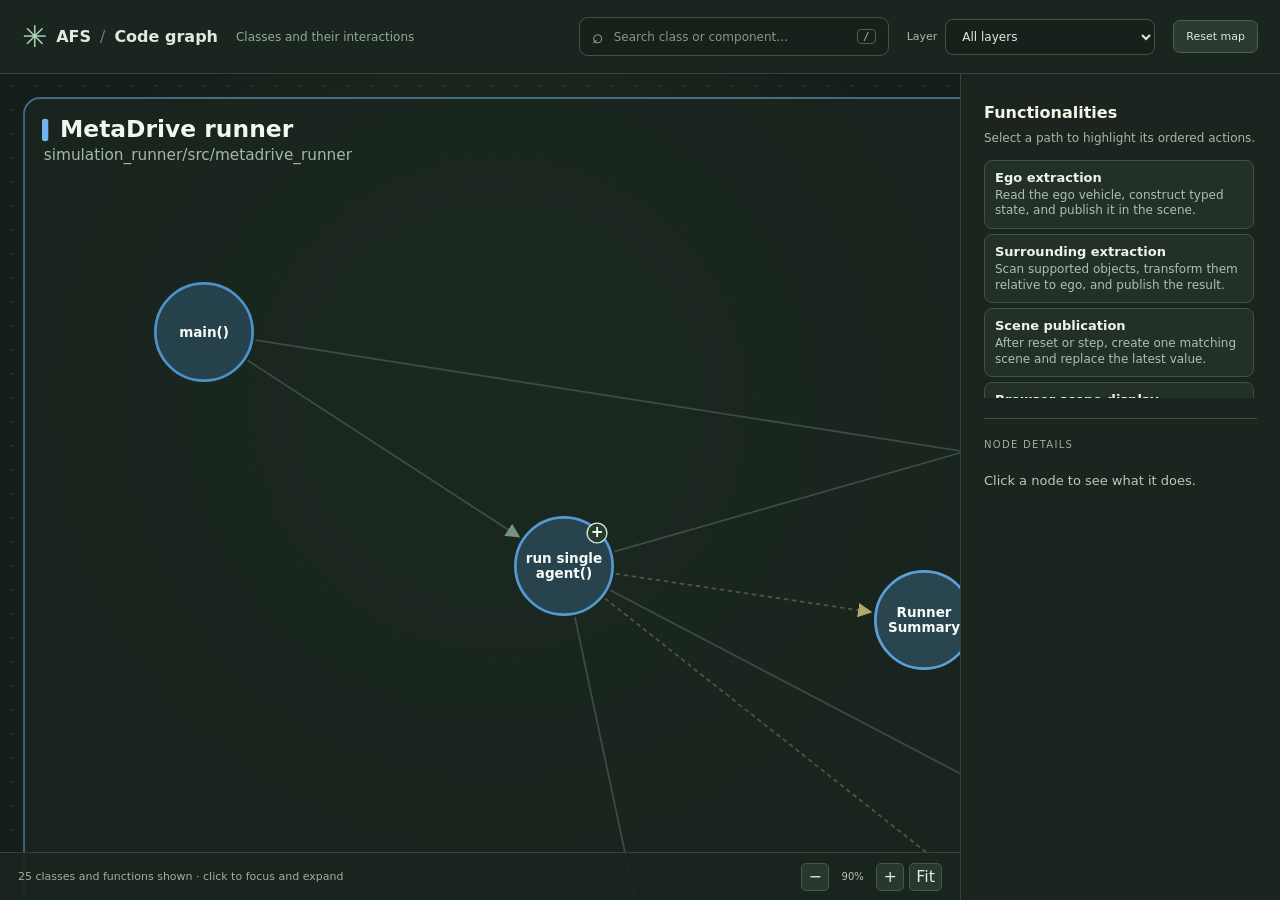
==== tools/system_visualization/index.html @ d99777d9 "feat(tools): add interactive code graph viewer" ====
<!doctype html>
<html lang="en">
  <head>
    <meta charset="utf-8">
    <meta name="viewport" content="width=device-width, initial-scale=1">
    <meta name="color-scheme" content="dark">
    <title>AFS · Code graph</title>
    <link rel="stylesheet" href="styles.css">
    <script defer src="graph-data.js"></script>
    <script defer src="code-index.js"></script>
    <script defer src="functionality-data.js"></script>
    <script defer src="viewer.js"></script>
    <script defer src="functionality-overlay.js"></script>
  </head>
  <body>
    <div id="workspace">
      <header class="topbar">
        <a class="brand" href="../../README.md" title="Repository README"><span class="brand-mark">✳</span> AFS <span class="brand-divider">/</span> Code graph</a>
        <span class="topbar-hint">Classes and their interactions</span>
        <div class="search-wrap">
          <label class="search-box"><span aria-hidden="true">⌕</span><input id="graphSearch" type="search" aria-label="Search class or component name" placeholder="Search class or component…" autocomplete="off"><kbd>/</kbd></label>
        </div>
        <label class="layer-filter">Layer <select id="layerFilter" aria-label="Filter by folder or layer"><option value="all">All layers</option></select></label>
        <button id="resetGraph" class="top-button" type="button">Reset map</button>
      </header>

      <div class="layout">
        <main class="graph-panel">
          <svg id="codeGraph" role="group" aria-label="Interactive class and function graph">
            <defs>
              <marker id="arrowHead" markerWidth="8" markerHeight="8" refX="6" refY="4" orient="auto" markerUnits="strokeWidth"><path d="M 0 0 L 8 4 L 0 8 Z" fill="context-stroke"></path></marker>
              <marker id="flowArrowHead" markerWidth="9" markerHeight="9" refX="7" refY="4.5" orient="auto" markerUnits="strokeWidth"><path d="M 0 0 L 9 4.5 L 0 9 Z" fill="#f9d886"></path></marker>
            </defs>
            <g id="graphViewport">
              <g id="clusterLayer"></g>
              <g id="treeEdges"></g>
              <g id="functionalityEdges"></g>
              <g id="nodeLayer"></g>
              <g id="functionalityBadges"></g>
            </g>
          </svg>
          <footer class="bottom-bar">
            <span id="mapStatus" role="status">Click a circle to focus and expand it.</span>
            <div class="map-controls">
              <button id="zoomOut" type="button" aria-label="Zoom out">−</button>
              <span id="zoomLevel" aria-label="Zoom level">100%</span>
              <button id="zoomIn" type="button" aria-label="Zoom in">+</button>
              <button id="fitGraph" type="button">Fit</button>
            </div>
          </footer>
        </main>
        <aside class="details-panel" aria-label="Functionalities and node description">
          <section class="functionality-panel" aria-labelledby="functionalityHeading">
            <div class="functionality-heading-row">
              <h2 id="functionalityHeading">Functionalities</h2>
              <button id="clearFunctionality" type="button" hidden>Clear</button>
            </div>
            <p class="functionality-hint">Select a path to highlight its ordered actions.</p>
            <div id="functionalityList" class="functionality-list"></div>
            <div id="functionalityDetail" class="functionality-detail" hidden aria-live="polite">
              <h3 id="functionalityTitle"></h3>
              <p id="functionalitySummary"></p>
              <ol id="functionalitySteps"></ol>
            </div>
          </section>
          <section class="node-detail-panel" aria-label="Node description" aria-live="polite">
          <p class="eyebrow">Node details</p>
          <p id="detailEmpty" class="detail-empty">Click a node to see what it does.</p>
          <div id="detailContent" hidden>
            <p id="detailKind" class="detail-kind"></p>
            <h1 id="detailTitle"></h1>
            <p id="detailDescription"></p>
            <div id="detailConnections"></div>
            <div id="detailSources"></div>
          </div>
          </section>
        </aside>
      </div>
      <noscript>Enable JavaScript to explore the class graph.</noscript>
    </div>
  </body>
</html>
---- tools/system_visualization/styles.css ----
:root { color-scheme: dark; font-family: Inter, ui-sans-serif, system-ui, sans-serif; color: #e1e9e2; background: #141a17; }
* { box-sizing: border-box; }
body { margin: 0; }
button, input, select { font: inherit; }
button { color: inherit; cursor: pointer; }
a { color: inherit; text-decoration: none; }
button, a, input, select { outline-offset: 3px; }
[hidden] { display: none !important; }
#workspace { height: 100dvh; min-height: 440px; }
.topbar { min-height: 74px; display: flex; align-items: center; gap: 18px; padding: 9px 22px; border-bottom: 1px solid #35443a; background: #1b2520; }
.brand { display: flex; align-items: center; gap: 9px; flex: none; white-space: nowrap; font-size: 16px; font-weight: 650; }
.brand-mark { font-size: 30px; color: #afd4b5; }
.brand-divider { color: #688273; font-weight: 400; }
.topbar-hint { color: #91a899; font-size: 12px; white-space: nowrap; }
.search-wrap { margin-left: auto; width: min(310px, 28vw); flex: none; }
.search-box { display: flex; align-items: center; gap: 9px; padding: 9px 12px; background: #17201a; border: 1px solid #415247; border-radius: 9px; }
.search-box > span { font-size: 19px; line-height: 1; color: #a6bba9; }
.search-box input { width: 100%; border: 0; outline: 0; background: transparent; color: #e1e9e2; font-size: 12px; }
.search-box input::placeholder { color: #82998a; }
kbd { border: 1px solid #4c6151; border-radius: 4px; padding: 0 5px; color: #9db3a2; font-size: 11px; }
.layer-filter { display: flex; align-items: center; gap: 8px; color: #a8b9ab; font-size: 11px; white-space: nowrap; }
.layer-filter select { max-width: 210px; padding: 9px 12px; border: 1px solid #415247; border-radius: 8px; background: #17201a; color: #e1e9e2; font-size: 12px; }
.top-button { flex: none; border: 1px solid #49614e; border-radius: 7px; padding: 9px 12px; background: #2a3a2e; color: #d8eadb; font-size: 11px; }
.top-button:hover { background: #3a5540; }
.layout { display: grid; grid-template-columns: minmax(0, 1fr) 320px; height: calc(100dvh - 74px); min-height: 366px; }
.graph-panel { position: relative; min-width: 0; min-height: 0; overflow: hidden; background: radial-gradient(ellipse at 52% 40%, #223428 0, #151d18 70%); }
#codeGraph { display: block; width: 100%; height: 100%; touch-action: none; cursor: grab; background-image: radial-gradient(#4f675454 1px, transparent 1px); background-size: 24px 24px; }
#codeGraph:active { cursor: grabbing; }
.cluster-outline { fill: #1a261f; fill-opacity: .8; stroke-opacity: .5; stroke-width: 2; }
.cluster-outline.planned { fill: #242820; stroke-dasharray: 9 7; }
.cluster-name { fill: #eff7ef; font-size: 26px; font-weight: 650; }
.cluster-folder { fill: #a6b8a9; font-size: 17px; }
.cluster-empty { fill: #b6bcb4; font-size: 19px; }
.interaction-edge { stroke: #769187; stroke-width: 2; stroke-opacity: .36; }
.interaction-edge.data { stroke: #b4a76e; stroke-dasharray: 5 4; }
.interaction-edge.member { stroke: #abc5ac; stroke-opacity: .5; stroke-dasharray: 3 4; }
.edge-group.active .interaction-edge { stroke-opacity: .95; stroke-width: 3.5; }
.edge-group.dimmed { opacity: .12; }
.edge-label { fill: #f3e8bf; paint-order: stroke; stroke: #17221c; stroke-width: 5; stroke-linejoin: round; font-size: 15px; font-weight: 600; }
.graph-node { cursor: pointer; outline: none; transition: opacity .18s ease; }
.graph-node.dimmed { opacity: .16; }
.node-circle { fill: color-mix(in srgb, var(--node-color) 28%, #15221a); stroke: var(--node-color); stroke-width: 3; }
.graph-node.child .node-circle { fill: color-mix(in srgb, var(--node-color) 34%, #15221a); stroke-width: 2; }
.graph-node:hover .node-circle, .graph-node:focus-visible .node-circle { fill: color-mix(in srgb, var(--node-color) 47%, #15221a); stroke-width: 4; }
.graph-node.selected .node-circle { stroke: #f3ffcf; stroke-width: 5; }
.node-title { fill: #f7fbf7; font-weight: 650; text-anchor: middle; pointer-events: none; }
.node-toggle-bg { fill: #263b2d; stroke: #d0ead2; stroke-width: 1.5; }
.node-toggle { fill: #f2fff2; font-size: 17px; font-weight: 600; text-anchor: middle; pointer-events: none; }
.details-panel { min-width: 0; overflow: auto; padding: 29px 23px; border-left: 1px solid #35443a; background: #1b241e; }
.eyebrow { margin: 0 0 20px; color: #96b19b; font-size: 10px; letter-spacing: .13em; text-transform: uppercase; }
.detail-empty, #detailDescription { color: #bacbbd; font-size: 13px; line-height: 1.65; }
.detail-kind { margin: 0 0 9px; color: #96b19b; font-size: 12px; }
#detailTitle { margin: 0 0 13px; color: #eff7ef; font-size: 20px; font-weight: 620; overflow-wrap: anywhere; }
#detailDescription { margin: 0; }
.connection-heading { margin: 20px 0 8px; color: #a6c2a8; font-size: 11px; font-weight: 700; text-transform: uppercase; letter-spacing: .08em; }
.connection-list { margin: 0; padding: 0; list-style: none; }
.connection-list li { margin: 6px 0; font-size: 13px; line-height: 1.4; }
.connection-link { padding: 0; border: 0; background: transparent; color: #cfebd0; text-align: left; }
.connection-link:hover { text-decoration: underline; }
.connection-type { color: #91a398; }
#detailSources { margin-top: 20px; padding-top: 13px; border-top: 1px solid #3c5040; }
#detailSources:empty { display: none; }
.source-link { display: inline-block; color: #bce1c1; font-size: 12px; overflow-wrap: anywhere; }
.source-link:hover { color: #fff; text-decoration: underline; }
.bottom-bar { position: absolute; left: 0; right: 0; bottom: 0; display: flex; align-items: center; justify-content: space-between; gap: 12px; min-height: 48px; padding: 7px 18px; border-top: 1px solid #324339; background: #1b251fea; }
#mapStatus { color: #9cb19f; font-size: 11px; }
.map-controls { display: flex; align-items: center; gap: 5px; flex: none; }
.map-controls button { min-width: 28px; height: 28px; border: 1px solid #445a49; border-radius: 5px; background: #28382d; }
.map-controls button:hover { background: #3c5942; }
#zoomLevel { min-width: 37px; text-align: center; color: #b2c6b5; font-size: 10px; }
noscript { display: block; padding: 20px; }
@media (max-width: 1040px) {
  .topbar-hint { display: none; }
  .layout { grid-template-columns: minmax(0, 1fr) 270px; }
  .details-panel { padding: 22px 17px; }
}
@media (max-width: 700px) {
  .topbar { height: auto; min-height: 64px; gap: 9px; padding: 9px 13px; flex-wrap: wrap; }
  .brand { font-size: 14px; }
  .search-wrap { order: 3; width: calc(100% - 154px); margin: 0; }
  .layer-filter { order: 4; width: 145px; }
  .layer-filter select { width: 100%; }
  .layer-filter { font-size: 0; }
  .top-button { margin-left: auto; }
  .layout { display: flex; flex-direction: column; height: calc(100dvh - 110px); min-height: 0; }
  .graph-panel { flex: 1; }
  .details-panel { flex: none; height: 215px; padding: 12px 16px; border-left: 0; border-top: 1px solid #35443a; }
  .eyebrow { margin-bottom: 9px; }
  .bottom-bar { padding: 6px 10px; }
  #mapStatus { display: none; }
  .map-controls { margin-left: auto; }
}
@media (prefers-reduced-motion: reduce) {
  .graph-node { transition: none; }
}

/* Optional ordered functionality overlay. */
.functionality-panel { padding-bottom: 20px; border-bottom: 1px solid #3c5040; }
.functionality-heading-row { display: flex; align-items: center; justify-content: space-between; gap: 12px; }
.functionality-heading-row h2 { margin: 0; color: #f4f5e9; font-size: 16px; font-weight: 680; }
#clearFunctionality { padding: 4px 8px; border: 1px solid #6f6b4e; border-radius: 6px; background: #393b2d; color: #f3dfaa; font-size: 11px; }
#clearFunctionality:hover { background: #555139; }
.functionality-hint { margin: 8px 0 13px; color: #a8b7a8; font-size: 12px; line-height: 1.4; }
.functionality-list { display: grid; gap: 5px; max-height: 238px; overflow: auto; padding-right: 3px; }
.functionality-option { width: 100%; padding: 9px 10px; border: 1px solid #3e5344; border-radius: 8px; background: #223027; text-align: left; }
.functionality-option:hover, .functionality-option:focus-visible { border-color: #b4c991; background: #304334; }
.functionality-option.active { border-color: #f1cd82; background: #48402a; }
.functionality-option strong { display: block; color: #eef4e9; font-size: 13px; font-weight: 650; }
.functionality-option small { display: block; margin-top: 3px; color: #aebfae; font-size: 12px; line-height: 1.3; }
.functionality-detail { margin-top: 16px; }
.functionality-detail h3 { margin: 0 0 6px; color: #f5dfa5; font-size: 14px; }
.functionality-detail > p { margin: 0 0 10px; color: #b8c4b5; font-size: 12px; line-height: 1.5; }
#functionalitySteps { display: grid; gap: 7px; max-height: 285px; margin: 0; padding: 0 3px 0 0; overflow: auto; list-style: none; }
#functionalitySteps li { display: grid; grid-template-columns: 21px minmax(0, 1fr); column-gap: 8px; padding: 6px 4px; border-top: 1px solid #3c4c3c; }
.functionality-step-number { display: grid; place-items: center; width: 21px; height: 21px; border-radius: 50%; background: #dfb66d; color: #1d261d; font-size: 11px; font-weight: 750; }
.functionality-step-jump { padding: 0; border: 0; background: transparent; color: #e9f5da; text-align: left; font-size: 13px; line-height: 1.35; }
.functionality-step-jump:hover { color: #fff; text-decoration: underline; }
.functionality-step-action, .functionality-source { grid-column: 2; font-size: 12px; line-height: 1.4; }
.functionality-step-action { color: #b8c6b3; }
.functionality-source { width: fit-content; margin-top: 4px; color: #e6c982; }
.functionality-source:hover { text-decoration: underline; }
.node-detail-panel { padding-top: 20px; }
#functionalityEdges, #functionalityBadges { pointer-events: none; }
.flow-mode .edge-group { opacity: .09; }
.graph-node.flow-active { opacity: 1; }
.graph-node.flow-active .node-circle { stroke: #ffe2a1; stroke-width: 5; filter: drop-shadow(0 0 10px #f6bc5a); }
.graph-node.flow-muted { opacity: .1; }
.functionality-step-edge { opacity: 0; animation: functionality-appear .01s linear var(--flow-delay) forwards; }
.functionality-path { fill: none; stroke: #f9d886; stroke-width: 5; stroke-linecap: round; stroke-linejoin: round; stroke-dasharray: 100; stroke-dashoffset: 100; animation: functionality-draw .5s ease var(--flow-delay) forwards; }
.functionality-label-bg { fill: #44371f; stroke: #f9d886; stroke-width: 1.5; }
.functionality-label { fill: #fff1c7; font-size: 14px; font-weight: 680; }
.functionality-start rect { fill: #d6a94f; }
.functionality-start text { fill: #1d261d; font-size: 12px; font-weight: 750; }
@keyframes functionality-appear { to { opacity: 1; } }
@keyframes functionality-draw { to { stroke-dashoffset: 0; } }
@media (max-width: 700px) {
  .details-panel { height: 42vh; }
  .functionality-list { max-height: 145px; }
  #functionalitySteps { max-height: 160px; }
}
@media (prefers-reduced-motion: reduce) {
  .functionality-step-edge, .functionality-path { animation: none; opacity: 1; stroke-dashoffset: 0; }
}
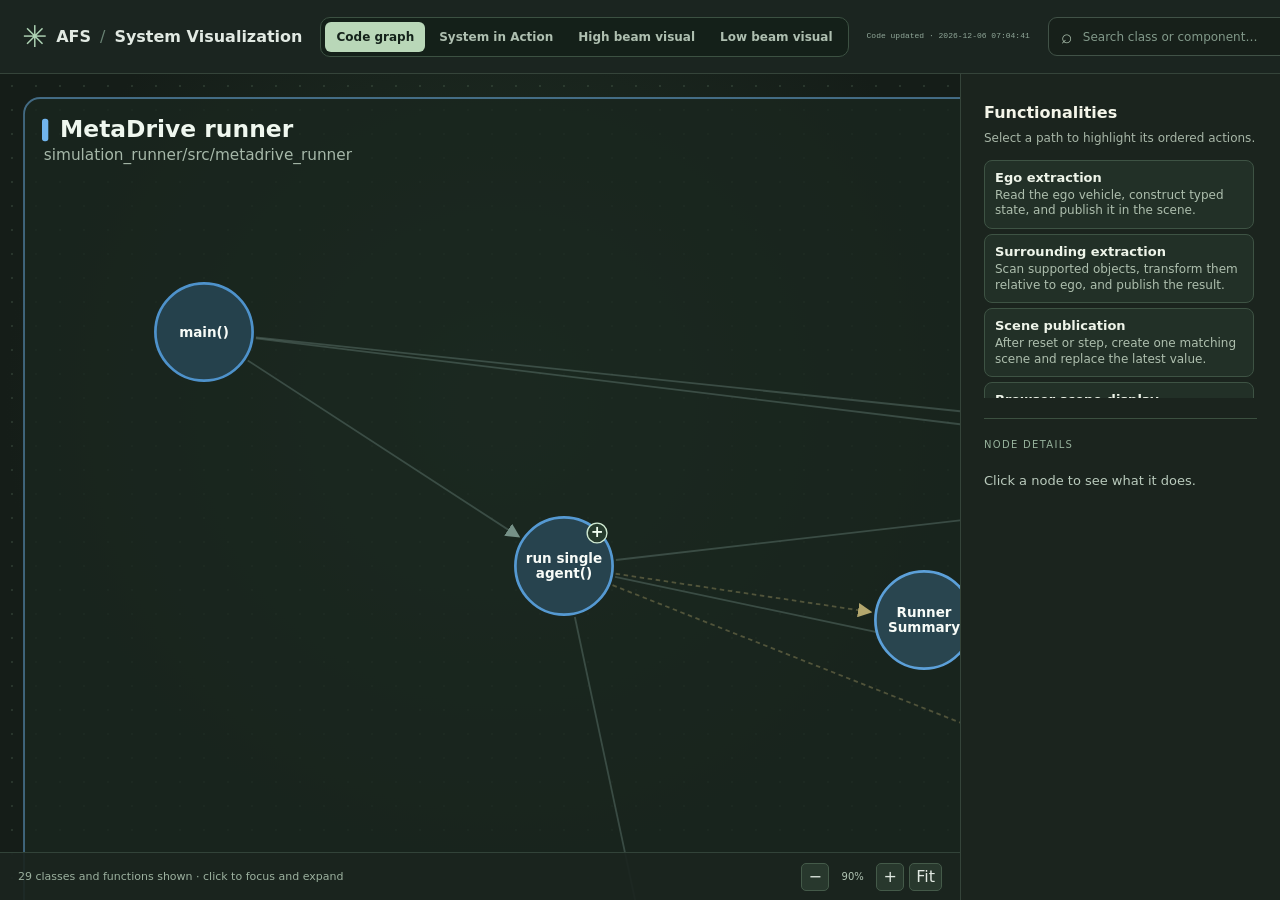
==== commit ca242fc3: "feat(visualization): add matrix beam and system views" ====
--- a/tools/system_visualization/index.html
+++ b/tools/system_visualization/index.html
@@ -11,11 +11,19 @@
     <script defer src="functionality-data.js"></script>
     <script defer src="viewer.js"></script>
     <script defer src="functionality-overlay.js"></script>
+    <script defer src="code-timestamp.js"></script>
   </head>
-  <body>
+  <body class="code-graph-page">
     <div id="workspace">
       <header class="topbar">
-        <a class="brand" href="../../README.md" title="Repository README"><span class="brand-mark">✳</span> AFS <span class="brand-divider">/</span> Code graph</a>
+        <a class="brand" href="../../README.md" title="Repository README"><span class="brand-mark">✳</span> AFS <span class="brand-divider">/</span> System Visualization</a>
+        <nav class="site-tabs" aria-label="Visualization views">
+          <a href="index.html" aria-current="page">Code graph</a>
+          <a href="system-in-action.html">System in Action</a>
+          <a href="beam-segments.html">High beam visual</a>
+          <a href="beam-segments.html?mode=low">Low beam visual</a>
+        </nav>
+        <time id="codeUpdated" class="code-updated" role="status" aria-live="polite" title="Latest modification time reported for this page and its local CSS and JavaScript files, shown in local time.">Code updated: checking…</time>
         <span class="topbar-hint">Classes and their interactions</span>
         <div class="search-wrap">
           <label class="search-box"><span aria-hidden="true">⌕</span><input id="graphSearch" type="search" aria-label="Search class or component name" placeholder="Search class or component…" autocomplete="off"><kbd>/</kbd></label>
--- a/tools/system_visualization/styles.css
+++ b/tools/system_visualization/styles.css
@@ -11,6 +11,11 @@
 .brand { display: flex; align-items: center; gap: 9px; flex: none; white-space: nowrap; font-size: 16px; font-weight: 650; }
 .brand-mark { font-size: 30px; color: #afd4b5; }
 .brand-divider { color: #688273; font-weight: 400; }
+.site-tabs { display: flex; align-items: center; gap: 3px; flex: none; padding: 4px; border: 1px solid #3c5142; border-radius: 10px; background: #142019; }
+.site-tabs a { padding: 8px 11px; border-radius: 6px; color: #aebfb0; font-size: 12px; font-weight: 650; white-space: nowrap; }
+.site-tabs a:hover, .site-tabs a:focus-visible { color: #f2f8ef; background: #2b4031; }
+.site-tabs a[aria-current="page"] { color: #14221a; background: #b9d7b8; }
+.code-updated { flex: none; color: #91a899; font: 9px/1.35 ui-monospace, SFMono-Regular, Consolas, monospace; font-variant-numeric: tabular-nums; white-space: nowrap; }
 .topbar-hint { color: #91a899; font-size: 12px; white-space: nowrap; }
 .search-wrap { margin-left: auto; width: min(310px, 28vw); flex: none; }
 .search-box { display: flex; align-items: center; gap: 9px; padding: 9px 12px; background: #17201a; border: 1px solid #415247; border-radius: 9px; }
@@ -69,26 +74,38 @@
 .map-controls button:hover { background: #3c5942; }
 #zoomLevel { min-width: 37px; text-align: center; color: #b2c6b5; font-size: 10px; }
 noscript { display: block; padding: 20px; }
+@media (max-width: 1450px) {
+  .topbar-hint { display: none; }
+  .code-updated { font-size: 8px; }
+}
 @media (max-width: 1040px) {
-  .topbar-hint { display: none; }
   .layout { grid-template-columns: minmax(0, 1fr) 270px; }
   .details-panel { padding: 22px 17px; }
 }
 @media (max-width: 700px) {
+  body.code-graph-page #workspace { display: flex; flex-direction: column; }
   .topbar { height: auto; min-height: 64px; gap: 9px; padding: 9px 13px; flex-wrap: wrap; }
   .brand { font-size: 14px; }
-  .search-wrap { order: 3; width: calc(100% - 154px); margin: 0; }
-  .layer-filter { order: 4; width: 145px; }
+  .site-tabs { order: 2; margin-left: auto; }
+  .site-tabs a { padding: 7px 8px; font-size: 11px; }
+  .code-updated { order: 3; margin-left: auto; }
+  .search-wrap { order: 4; width: calc(100% - 154px); margin: 0; }
+  .layer-filter { order: 5; width: 145px; }
   .layer-filter select { width: 100%; }
   .layer-filter { font-size: 0; }
-  .top-button { margin-left: auto; }
-  .layout { display: flex; flex-direction: column; height: calc(100dvh - 110px); min-height: 0; }
+  .top-button { order: 6; margin-left: auto; }
+  .layout { display: flex; flex: 1; flex-direction: column; height: auto; min-height: 0; }
   .graph-panel { flex: 1; }
   .details-panel { flex: none; height: 215px; padding: 12px 16px; border-left: 0; border-top: 1px solid #35443a; }
   .eyebrow { margin-bottom: 9px; }
   .bottom-bar { padding: 6px 10px; }
   #mapStatus { display: none; }
   .map-controls { margin-left: auto; }
+}
+@media (max-width: 520px) {
+  .site-tabs { width: 100%; margin: 0; }
+  .site-tabs a { flex: 1; padding: 7px 5px; font-size: 10px; text-align: center; white-space: normal; }
+  .layout { height: auto; }
 }
 @media (prefers-reduced-motion: reduce) {
   .graph-node { transition: none; }
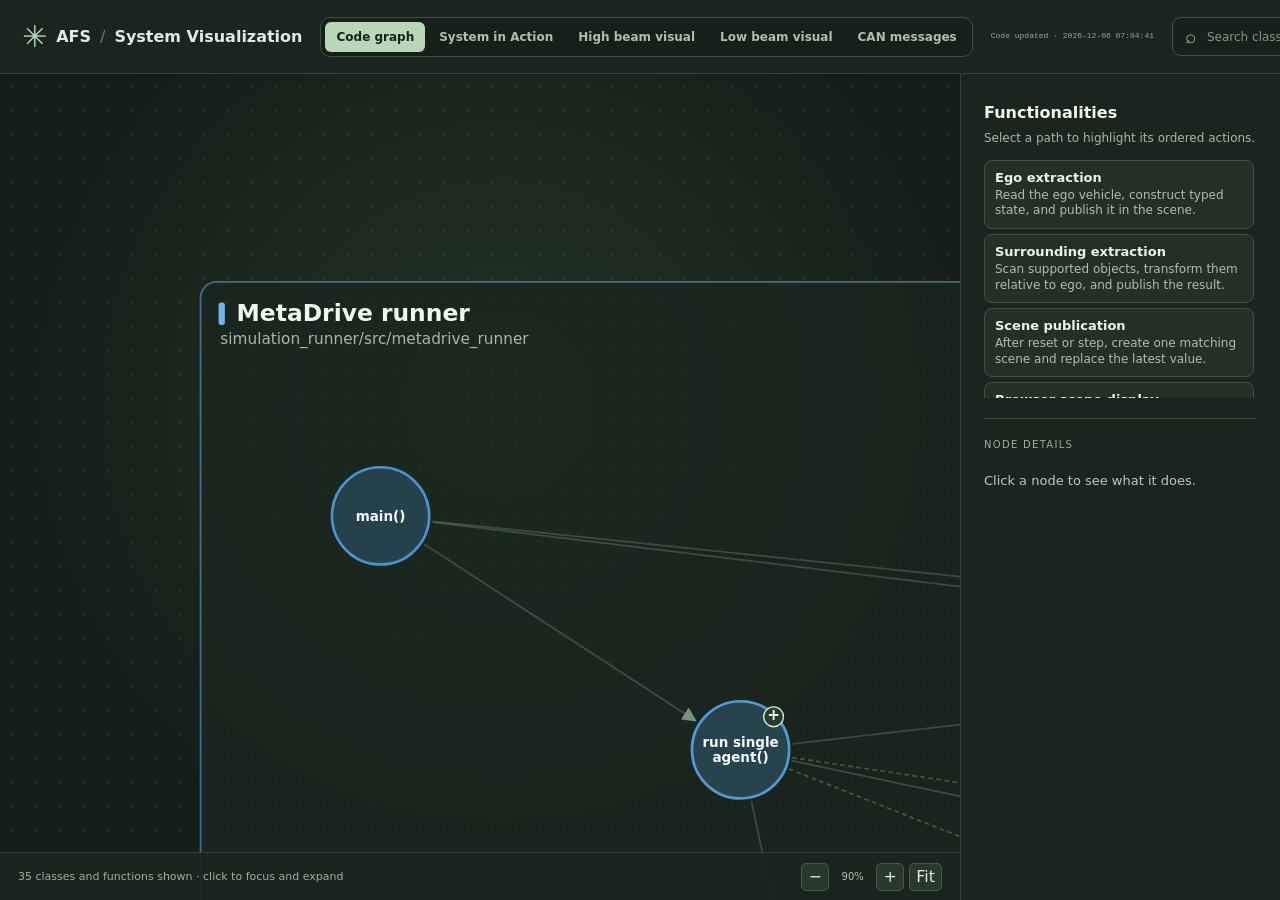
==== commit 2a29bf19: "refactor(tools): organize Code graph viewer" ====
--- a/tools/system_visualization/index.html
+++ b/tools/system_visualization/index.html
@@ -2,89 +2,12 @@
 <html lang="en">
   <head>
     <meta charset="utf-8">
+    <meta http-equiv="refresh" content="0; url=code-graph/">
     <meta name="viewport" content="width=device-width, initial-scale=1">
-    <meta name="color-scheme" content="dark">
-    <title>AFS · Code graph</title>
-    <link rel="stylesheet" href="styles.css">
-    <script defer src="graph-data.js"></script>
-    <script defer src="code-index.js"></script>
-    <script defer src="functionality-data.js"></script>
-    <script defer src="viewer.js"></script>
-    <script defer src="functionality-overlay.js"></script>
-    <script defer src="code-timestamp.js"></script>
+    <title>AFS · System Visualization</title>
   </head>
-  <body class="code-graph-page">
-    <div id="workspace">
-      <header class="topbar">
-        <a class="brand" href="../../README.md" title="Repository README"><span class="brand-mark">✳</span> AFS <span class="brand-divider">/</span> System Visualization</a>
-        <nav class="site-tabs" aria-label="Visualization views">
-          <a href="index.html" aria-current="page">Code graph</a>
-          <a href="system-in-action.html">System in Action</a>
-          <a href="beam-segments.html">High beam visual</a>
-          <a href="beam-segments.html?mode=low">Low beam visual</a>
-        </nav>
-        <time id="codeUpdated" class="code-updated" role="status" aria-live="polite" title="Latest modification time reported for this page and its local CSS and JavaScript files, shown in local time.">Code updated: checking…</time>
-        <span class="topbar-hint">Classes and their interactions</span>
-        <div class="search-wrap">
-          <label class="search-box"><span aria-hidden="true">⌕</span><input id="graphSearch" type="search" aria-label="Search class or component name" placeholder="Search class or component…" autocomplete="off"><kbd>/</kbd></label>
-        </div>
-        <label class="layer-filter">Layer <select id="layerFilter" aria-label="Filter by folder or layer"><option value="all">All layers</option></select></label>
-        <button id="resetGraph" class="top-button" type="button">Reset map</button>
-      </header>
-
-      <div class="layout">
-        <main class="graph-panel">
-          <svg id="codeGraph" role="group" aria-label="Interactive class and function graph">
-            <defs>
-              <marker id="arrowHead" markerWidth="8" markerHeight="8" refX="6" refY="4" orient="auto" markerUnits="strokeWidth"><path d="M 0 0 L 8 4 L 0 8 Z" fill="context-stroke"></path></marker>
-              <marker id="flowArrowHead" markerWidth="9" markerHeight="9" refX="7" refY="4.5" orient="auto" markerUnits="strokeWidth"><path d="M 0 0 L 9 4.5 L 0 9 Z" fill="#f9d886"></path></marker>
-            </defs>
-            <g id="graphViewport">
-              <g id="clusterLayer"></g>
-              <g id="treeEdges"></g>
-              <g id="functionalityEdges"></g>
-              <g id="nodeLayer"></g>
-              <g id="functionalityBadges"></g>
-            </g>
-          </svg>
-          <footer class="bottom-bar">
-            <span id="mapStatus" role="status">Click a circle to focus and expand it.</span>
-            <div class="map-controls">
-              <button id="zoomOut" type="button" aria-label="Zoom out">−</button>
-              <span id="zoomLevel" aria-label="Zoom level">100%</span>
-              <button id="zoomIn" type="button" aria-label="Zoom in">+</button>
-              <button id="fitGraph" type="button">Fit</button>
-            </div>
-          </footer>
-        </main>
-        <aside class="details-panel" aria-label="Functionalities and node description">
-          <section class="functionality-panel" aria-labelledby="functionalityHeading">
-            <div class="functionality-heading-row">
-              <h2 id="functionalityHeading">Functionalities</h2>
-              <button id="clearFunctionality" type="button" hidden>Clear</button>
-            </div>
-            <p class="functionality-hint">Select a path to highlight its ordered actions.</p>
-            <div id="functionalityList" class="functionality-list"></div>
-            <div id="functionalityDetail" class="functionality-detail" hidden aria-live="polite">
-              <h3 id="functionalityTitle"></h3>
-              <p id="functionalitySummary"></p>
-              <ol id="functionalitySteps"></ol>
-            </div>
-          </section>
-          <section class="node-detail-panel" aria-label="Node description" aria-live="polite">
-          <p class="eyebrow">Node details</p>
-          <p id="detailEmpty" class="detail-empty">Click a node to see what it does.</p>
-          <div id="detailContent" hidden>
-            <p id="detailKind" class="detail-kind"></p>
-            <h1 id="detailTitle"></h1>
-            <p id="detailDescription"></p>
-            <div id="detailConnections"></div>
-            <div id="detailSources"></div>
-          </div>
-          </section>
-        </aside>
-      </div>
-      <noscript>Enable JavaScript to explore the class graph.</noscript>
-    </div>
+  <body>
+    <p>Opening the <a href="code-graph/">Code graph</a>.</p>
+    <script>window.location.replace("code-graph/" + window.location.search + window.location.hash);</script>
   </body>
 </html>
